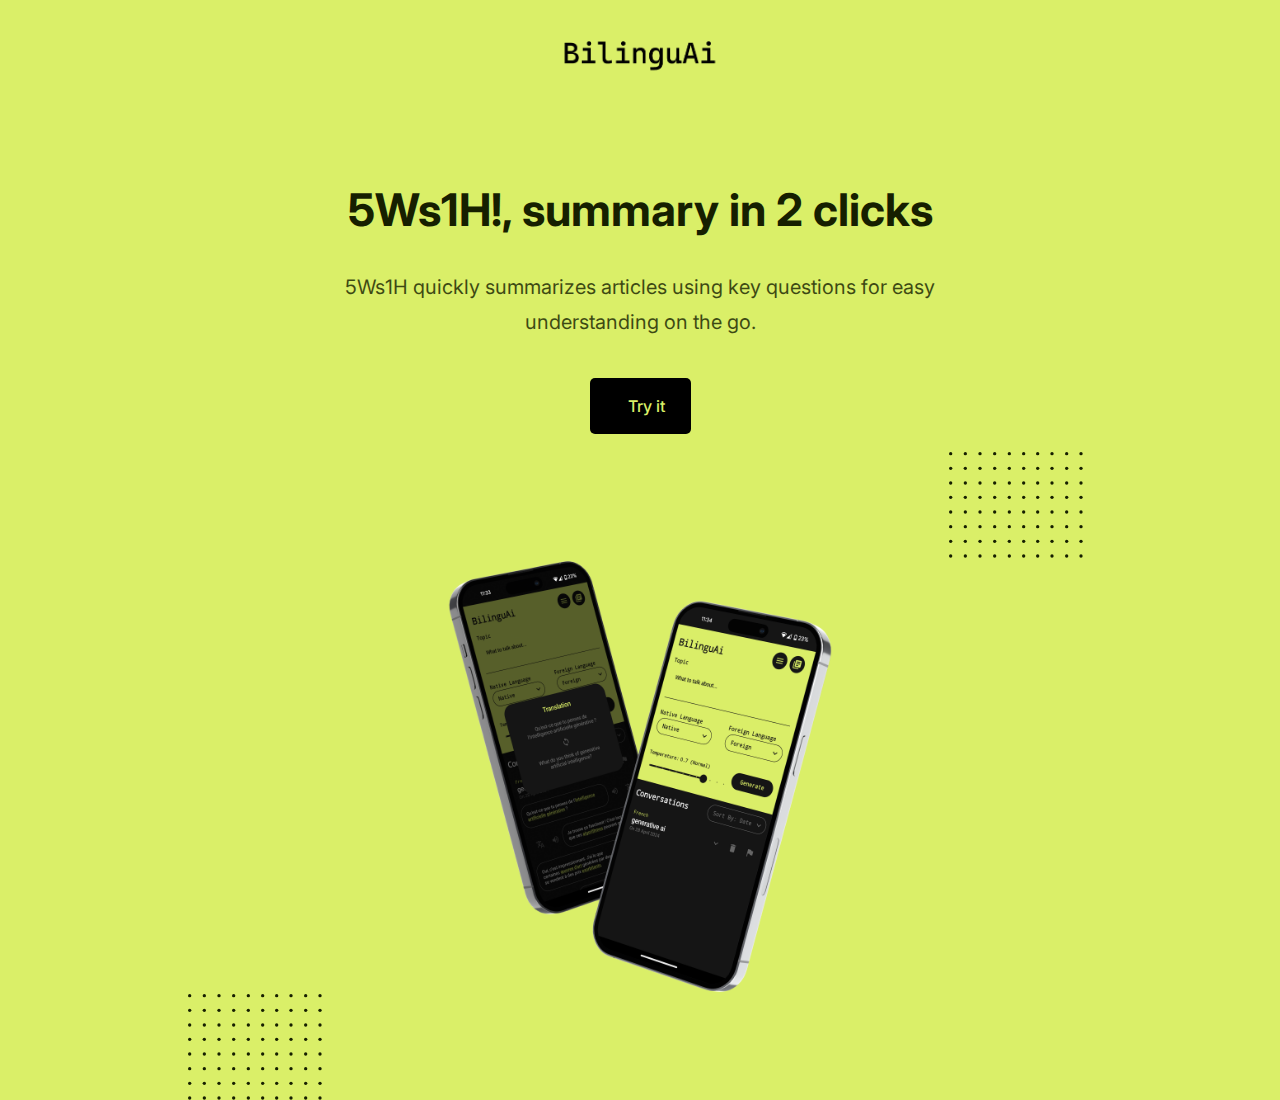
==== index.html @ 6e600acc "first commit" ====
<!DOCTYPE html>
<html lang="en">
  <head>
    <meta charset="UTF-8" />
    <meta http-equiv="X-UA-Compatible" content="IE=edge" />
    <meta name="viewport" content="width=device-width, initial-scale=1.0" />
    <title>5Ws1H | 5Ws1H quickly summarizes articles using key questions for easy understanding on the go.</title>

    <!--====== Favicon Icon ======-->
    <link
      rel="shortcut icon"
      href="assets/images/favicon.ico"
      type="image/ico"
    />

    <!-- ===== All CSS files ===== -->
    <link rel="stylesheet" href="https://use.fontawesome.com/releases/v5.8.1/css/all.css" integrity="sha384-50oBUHEmvpQ+1lW4y57PTFmhCaXp0ML5d60M1M7uH2+nqUivzIebhndOJK28anvf" crossorigin="anonymous">
    <link rel="stylesheet" href="assets/css/bootstrap.min.css" />
    <link rel="stylesheet" href="assets/css/animate.css" />
    <link rel="stylesheet" href="assets/css/lineicons.css" />
    <link rel="stylesheet" href="assets/css/ud-styles.css" />
  </head>
  <body>
    <!-- ====== Header Start ====== -->
    <header class="ud-header">
      <div class="container">
        <div class="row">
          <div class="col-lg-12">
            <nav class="navbar navbar-expand-lg">
              <a class="navbar-brand" href="index.html">
                <img src="assets/images/logo/logo.png" alt="Logo" />
              </a>
            </nav>
          </div>
        </div>
      </div>
    </header>
    <!-- ====== Header End ====== -->

    <!-- ====== Hero Start ====== -->
    <section class="ud-hero" id="home">
      <div class="container">
        <div class="row">
          <div class="col-lg-12">
            <div class="ud-hero-content wow fadeInUp" data-wow-delay=".2s">
              <h1 class="ud-hero-title">
               5Ws1H!, summary in 2 clicks
              </h1>
              <p class="ud-hero-desc">
                5Ws1H quickly summarizes articles using key questions for easy understanding on the go.
              </p>
              <div class="ud-hero-buttons">
                
                <a href="https://play.google.com/store/apps/details?id=com.samadtch.wsh" rel="nofollow noopener" target="_blank" class="ud-main-btn ud-white-btn">
                  <i class='fab fa-google-play'></i> &nbsp; Try it
                </a>
              </div>
            </div>
            <div class="ud-hero-image wow fadeInUp" data-wow-delay=".25s">
              <img src="assets/images/hero/hero-image.png" alt="hero-image" />
              <img
                src="assets/images/hero/dotted-shape.svg"
                alt="shape"
                class="shape shape-1"
              />
              <img
                src="assets/images/hero/dotted-shape.svg"
                alt="shape"
                class="shape shape-2"
              />
            </div>
          </div>
        </div>
      </div>
    </section>
    <!-- ====== Hero End ====== -->

    <!-- ====== All Javascript Files ====== -->
    <script src="assets/js/bootstrap.bundle.min.js"></script>
    <script src="assets/js/wow.min.js"></script>
    <script src="assets/js/main.js"></script>
    <script>
      // ==== for menu scroll
      const pageLink = document.querySelectorAll(".ud-menu-scroll");

      pageLink.forEach((elem) => {
        elem.addEventListener("click", (e) => {
          e.preventDefault();
          document.querySelector(elem.getAttribute("href")).scrollIntoView({
            behavior: "smooth",
            offsetTop: 1 - 60,
          });
        });
      });

      // section menu active
      function onScroll(event) {
        const sections = document.querySelectorAll(".ud-menu-scroll");
        const scrollPos =
          window.pageYOffset ||
          document.documentElement.scrollTop ||
          document.body.scrollTop;

        for (let i = 0; i < sections.length; i++) {
          const currLink = sections[i];
          const val = currLink.getAttribute("href");
          const refElement = document.querySelector(val);
          const scrollTopMinus = scrollPos + 73;
          if (
            refElement.offsetTop <= scrollTopMinus &&
            refElement.offsetTop + refElement.offsetHeight > scrollTopMinus
          ) {
            document
              .querySelector(".ud-menu-scroll")
              .classList.remove("active");
            currLink.classList.add("active");
          } else {
            currLink.classList.remove("active");
          }
        }
      }

      window.document.addEventListener("scroll", onScroll);
    </script>
  </body>
</html>
---- assets/css/ud-styles.css ----
/*===========================
  COMMON css 
===========================*/
@import url("https://fonts.googleapis.com/css2?family=Inter:wght@200;300;400;500;600;700;800;900&display=swap");
:root {
  --font: "Inter", sans-serif;
  --body-color: #637381;
  --heading-color: #161F00;
  --primary-color: #DAEF68;
  --white: #FFFFFF;
}

body {
  font-family: var(--font);
  font-weight: normal;
  font-style: normal;
  color: var(--body-color);
  overflow-x: hidden;
}

* {
  margin: 0;
  padding: 0;
  -webkit-box-sizing: border-box;
  box-sizing: border-box;
}

img {
  max-width: 100%;
}

a,
button,
input,
textarea {
  -webkit-transition: all 0.3s ease-out 0s;
  transition: all 0.3s ease-out 0s;
}

a,
a:focus,
input:focus,
textarea:focus,
button:focus,
.navbar-toggler:focus {
  text-decoration: none;
  outline: none;
  -webkit-box-shadow: none;
          box-shadow: none;
}

a:focus,
a:hover {
  text-decoration: none;
}

i,
span,
a {
  display: inline-block;
}

audio,
canvas,
iframe,
img,
svg,
video {
  vertical-align: middle;
}

h1,
h2,
h3,
h4,
h5,
h6 {
  font-weight: 700;
  color: var(--heading-color);
  margin: 0px;
}

h1 {
  font-size: 48px;
}

h2 {
  font-size: 36px;
}

h3 {
  font-size: 28px;
}

h4 {
  font-size: 22px;
}

h5 {
  font-size: 18px;
}

h6 {
  font-size: 16px;
}

ul,
ol {
  margin: 0px;
  padding: 0px;
}

p {
  font-size: 16px;
  font-weight: 400;
  line-height: 26px;
  color: var(--body-color);
  margin: 0px;
}

.bg_cover {
  background-position: center center;
  background-size: cover;
  background-repeat: no-repeat;
  width: 100%;
  height: 100%;
}

/*===== All Button Style =====*/
.ud-main-btn {
  display: inline-block;
  text-align: center;
  white-space: nowrap;
  vertical-align: middle;
  font-weight: 500;
  font-size: 16px;
  border-radius: 5px;
  padding: 15px 25px;
  border: 1px solid transparent;
  color: var(--white);
  cursor: pointer;
  z-index: 5;
  -webkit-transition: all 0.4s ease-out 0s;
  transition: all 0.4s ease-out 0s;
  background: var(--primary-color);
}

.ud-main-btn:hover {
  color: var(--white);
  background: var(--heading-color);
}

@media (max-width: 767px) {
  .container {
    padding-left: 40px;
    padding-right: 40px;
  }
}

@media only screen and (min-width: 576px) and (max-width: 767px) {
  .container {
    padding-left: 20px;
    padding-right: 20px;
  }
}

.back-to-top {
  width: 40px;
  height: 40px;
  line-height: 40px;
  background: var(--primary-color);
  -webkit-box-shadow: 0px 0px 5px rgba(0, 0, 0, 0.2);
          box-shadow: 0px 0px 5px rgba(0, 0, 0, 0.2);
  text-align: center;
  -webkit-box-pack: center;
      -ms-flex-pack: center;
          justify-content: center;
  -webkit-box-align: center;
      -ms-flex-align: center;
          align-items: center;
  border-radius: 5px;
  position: fixed;
  right: 30px;
  bottom: 30px;
  z-index: 99;
  color: var(--white);
}

.back-to-top:hover {
  color: var(--white);
  background: var(--heading-color);
}

/* ===== Header CSS ===== */
.ud-header {
  position: absolute;
  top: 0;
  left: 0;
  width: 100%;
  z-index: 99;
  -webkit-transition: all 0.3s ease-out 0s;
  transition: all 0.3s ease-out 0s;
}

.sticky {
  position: fixed;
  z-index: 99;
  -webkit-backdrop-filter: blur(5px);
          backdrop-filter: blur(5px);
  -webkit-box-shadow: inset 0 -1px 0 0 rgba(0, 0, 0, 0.1);
  box-shadow: inset 0 -1px 0 0 rgba(0, 0, 0, 0.1);
  -webkit-transition: all 0.3s ease-out 0s;
  transition: all 0.3s ease-out 0s;
}

.sticky .navbar {
  padding: 0;
}

.navbar {
  padding: 0px 0;
  border-radius: 5px;
  position: relative;
  -webkit-transition: all 0.3s ease-out 0s;
  transition: all 0.3s ease-out 0s;
}

.navbar-brand {
  margin: 32px auto;
  padding: 0;
}

@media only screen and (min-width: 768px) and (max-width: 991px), (max-width: 767px) {
  .navbar-brand {
    padding: 5px 0px;
  }
}

.navbar-brand img {
  max-width: 160px;
}

.navbar-toggler {
  padding: 0;
}

.navbar-toggler .toggler-icon {
  width: 30px;
  height: 2px;
  background-color: var(--white);
  display: block;
  margin: 5px 0;
  position: relative;
  -webkit-transition: all 0.3s ease-out 0s;
  transition: all 0.3s ease-out 0s;
}

.navbar-toggler.active .toggler-icon:nth-of-type(1) {
  -webkit-transform: rotate(45deg);
  transform: rotate(45deg);
  top: 7px;
}

.navbar-toggler.active .toggler-icon:nth-of-type(2) {
  opacity: 0;
}

.navbar-toggler.active .toggler-icon:nth-of-type(3) {
  -webkit-transform: rotate(135deg);
  transform: rotate(135deg);
  top: -7px;
}

@media only screen and (min-width: 768px) and (max-width: 991px), (max-width: 767px) {
  .navbar-collapse {
    position: absolute;
    top: 100%;
    right: 0;
    max-width: 300px;
    width: 100%;
    background-color: var(--white);
    z-index: 9;
    -webkit-box-shadow: 0px 15px 20px 0px rgba(0, 0, 0, 0.1);
    box-shadow: 0px 15px 20px 0px rgba(0, 0, 0, 0.1);
    padding: 0px;
    display: none;
    border-radius: 5px;
  }
  .navbar-collapse.show {
    display: block;
  }
}

@media only screen and (min-width: 768px) and (max-width: 991px), (max-width: 767px) {
  .navbar-nav {
    padding: 20px 30px;
  }
}

.navbar-nav .nav-item {
  position: relative;
  padding: 0px 20px;
}

@media only screen and (min-width: 992px) and (max-width: 1199px) {
  .navbar-nav .nav-item {
    padding: 0px 12px;
  }
}

@media only screen and (min-width: 768px) and (max-width: 991px), (max-width: 767px) {
  .navbar-nav .nav-item {
    padding: 0px;
  }
}

.navbar-nav .nav-item > a {
  font-size: 16px;
  font-weight: 400;
  color: var(--white);
  -webkit-transition: all 0.3s ease-out 0s;
  transition: all 0.3s ease-out 0s;
  padding: 25px 8px;
  position: relative;
}

@media only screen and (min-width: 768px) and (max-width: 991px), (max-width: 767px) {
  .navbar-nav .nav-item > a {
    display: block;
    padding: 8px 0;
    color: var(--heading-color);
  }
}

.navbar-nav .nav-item > a:hover, .navbar-nav .nav-item > a.active {
  color: var(--white);
  opacity: 0.5;
}

@media only screen and (min-width: 768px) and (max-width: 991px), (max-width: 767px) {
  .navbar-nav .nav-item > a:hover, .navbar-nav .nav-item > a.active {
    color: var(--primary-color);
    opacity: 1;
  }
}

.navbar-nav .nav-item .ud-submenu {
  position: absolute;
  width: 250px;
  background: var(--white);
  top: 110%;
  padding: 20px 30px;
  -webkit-box-shadow: 0 15px 44px rgba(140, 140, 140, 0.18);
          box-shadow: 0 15px 44px rgba(140, 140, 140, 0.18);
  border-radius: 5px;
  opacity: 0;
  visibility: hidden;
  -webkit-transition: all 0.3s ease-out 0s;
  transition: all 0.3s ease-out 0s;
}

@media only screen and (min-width: 768px) and (max-width: 991px), (max-width: 767px) {
  .navbar-nav .nav-item .ud-submenu {
    position: static;
    -webkit-box-shadow: none;
            box-shadow: none;
    width: 100%;
    padding: 0px;
    opacity: 1;
    visibility: visible;
    display: none;
  }
}

.navbar-nav .nav-item .ud-submenu.show {
  display: block;
}

.navbar-nav .nav-item .ud-submenu .ud-submenu-link {
  padding: 7px 0;
  color: var(--heading-color);
  font-size: 14px;
}

.navbar-nav .nav-item .ud-submenu .ud-submenu-link:hover {
  color: var(--primary-color);
}

.navbar-nav .nav-item:hover > a {
  color: var(--white);
  opacity: 0.5;
}

@media only screen and (min-width: 768px) and (max-width: 991px), (max-width: 767px) {
  .navbar-nav .nav-item:hover > a {
    color: var(--primary-color);
    opacity: 1;
  }
}

.navbar-nav .nav-item:hover > .ud-submenu {
  opacity: 1;
  visibility: visible;
  top: 100%;
}

.navbar-nav .nav-item.nav-item-has-children > a {
  position: relative;
}

.navbar-nav .nav-item.nav-item-has-children > a::after {
  content: "";
  -webkit-box-sizing: border-box;
          box-sizing: border-box;
  position: absolute;
  width: 10px;
  height: 10px;
  border-bottom: 2px solid;
  border-right: 2px solid;
  -webkit-transform: rotate(45deg) translateY(-50%);
          transform: rotate(45deg) translateY(-50%);
  right: -15px;
  top: 50%;
  margin-top: -2px;
}

@media only screen and (min-width: 768px) and (max-width: 991px), (max-width: 767px) {
  .navbar-nav .nav-item.nav-item-has-children > a::after {
    right: 5px;
  }
}

@media only screen and (min-width: 768px) and (max-width: 991px), (max-width: 767px) {
  .navbar-btn {
    position: absolute;
    top: 50%;
    right: 50px;
    -webkit-transform: translateY(-50%);
    transform: translateY(-50%);
  }
}

.navbar-btn .ud-main-btn {
  padding: 8px 16px;
  background: transparent;
}

.navbar-btn .ud-login-btn:hover {
  opacity: 0.5;
}

.navbar-btn .ud-white-btn {
  background: rgba(255, 255, 255, 0.2);
}

.navbar-btn .ud-white-btn:hover {
  background: white;
  color: var(--heading-color);
}

.sticky .navbar-toggler .toggler-icon {
  background-color: var(--heading-color);
}

.sticky .navbar-nav .nav-item:hover > a {
  color: var(--primary-color);
  opacity: 1;
}

.sticky .navbar-nav .nav-item a {
  color: var(--heading-color);
}

.sticky .navbar-nav .nav-item a.active, .sticky .navbar-nav .nav-item a:hover {
  color: var(--primary-color);
  opacity: 1;
}

.sticky .navbar-btn .ud-main-btn.ud-login-btn {
  color: var(--heading-color);
}

.sticky .navbar-btn .ud-main-btn.ud-login-btn:hover {
  color: var(--primary-color);
  opacity: 1;
}

.sticky .navbar-btn .ud-white-btn {
  background: var(--primary-color);
  color: var(--white);
}

.sticky .navbar-btn .ud-white-btn:hover {
  background: var(--heading-color);
}

/* ===== Hero CSS ===== */
.ud-hero {
  background: var(--primary-color);
  padding-top: 180px;
}

@media only screen and (min-width: 768px) and (max-width: 991px) {
  .ud-hero {
    padding-top: 160px;
  }
}

@media (max-width: 767px) {
  .ud-hero {
    padding-top: 130px;
  }
}

.ud-hero-content {
  max-width: 780px;
  margin: auto;
  margin-bottom: 30px;
}

.ud-hero-content .ud-hero-title {
  color: var(--heading-color);
  font-weight: 700;
  font-size: 45px;
  line-height: 60px;
  text-align: center;
  margin-bottom: 30px;
}

@media only screen and (min-width: 768px) and (max-width: 991px) {
  .ud-hero-content .ud-hero-title {
    font-size: 38px;
    line-height: 50px;
  }
}

@media (max-width: 767px) {
  .ud-hero-content .ud-hero-title {
    font-size: 26px;
    line-height: 38px;
  }
}

.ud-hero-content .ud-hero-desc {
  font-weight: normal;
  font-size: 20px;
  line-height: 35px;
  text-align: center;
  color: var(--heading-color);
  opacity: 0.8;
  max-width: 600px;
  margin: auto;
  margin-bottom: 30px;
}

@media (max-width: 767px) {
  .ud-hero-content .ud-hero-desc {
    font-size: 16px;
    line-height: 30px;
  }
}

.ud-hero-buttons {
  display: -webkit-box;
  display: -ms-flexbox;
  display: flex;
  -webkit-box-align: center;
      -ms-flex-align: center;
          align-items: center;
  -webkit-box-pack: center;
      -ms-flex-pack: center;
          justify-content: center;
}

.ud-hero-buttons .ud-main-btn {
  margin: 8px;
}

@media (max-width: 767px) {
  .ud-hero-buttons .ud-main-btn {
    margin: 5px;
  }
}

@media (max-width: 767px) {
  .ud-hero-buttons .ud-main-btn {
    padding: 12px 16px;
  }
}

.ud-hero-buttons .ud-white-btn {
  background: #000000;
  color: var(--primary-color);
}

.ud-hero-buttons .ud-white-btn:hover {
  -webkit-box-shadow: 0px 0px 25px rgba(0, 0, 0, 0.2);
          box-shadow: 0px 0px 25px rgba(0, 0, 0, 0.2);
          background: var(--heading-color);
  color: var(--primary-color);
}

.ud-hero-buttons .ud-link-btn:hover {
  color: var(--white);
  background: transparent;
  opacity: 0.5;
}

.ud-hero-image {
  max-width: 845px;
  margin: auto;
  text-align: center;
  position: relative;
  z-index: 1;
}

.ud-hero-image img {
  max-width: 100%;
  text-align: center;
}

.ud-hero-image .shape {
  position: absolute;
  z-index: -1;
}

.ud-hero-image .shape.shape-1 {
  bottom: 0;
  left: -30px;
}

.ud-hero-image .shape.shape-2 {
  top: -20px;
  right: -20px;
}

/* ====== Banner CSS ======= */
.ud-page-banner {
  padding-top: 130px;
  padding-bottom: 80px;
  background: var(--primary-color);
  background-image: url("../images/banner/banner-bg.svg");
  background-position: center;
  background-repeat: no-repeat;
  background-size: cover;
}

.ud-banner-content {
  text-align: center;
  max-width: 600px;
  margin: auto;
}

.ud-banner-content h1 {
  color: var(--white);
  font-size: 38px;
  font-weight: 600;
}

/* ====== Blog Details CSS ====== */
.ud-blog-details {
  padding-top: 120px;
}

@media (max-width: 767px) {
  .ud-blog-details {
    padding-top: 80px;
  }
}

.ud-blog-details-image {
  position: relative;
  border-radius: 5px;
  overflow: hidden;
  height: 500px;
}

@media (max-width: 767px) {
  .ud-blog-details-image {
    height: 300px;
  }
}

.ud-blog-details-image > img {
  position: absolute;
  left: 0;
  top: 0;
  width: 100%;
  height: 100%;
  -o-object-fit: cover;
     object-fit: cover;
  -o-object-position: center center;
     object-position: center center;
}

.ud-blog-overlay {
  position: absolute;
  top: 0;
  left: 0;
  width: 100%;
  height: 100%;
  display: -webkit-box;
  display: -ms-flexbox;
  display: flex;
  -webkit-box-align: end;
      -ms-flex-align: end;
          align-items: flex-end;
  background: -webkit-gradient(linear, left top, left bottom, color-stop(46.88%, rgba(48, 86, 211, 0)), color-stop(93.23%, rgba(13, 21, 49, 0.72)));
  background: linear-gradient(180deg, rgba(48, 86, 211, 0) 46.88%, rgba(13, 21, 49, 0.72) 93.23%);
  border-radius: 5px;
  padding: 30px;
}

.ud-blog-overlay-content {
  display: -webkit-box;
  display: -ms-flexbox;
  display: flex;
  -webkit-box-align: center;
      -ms-flex-align: center;
          align-items: center;
}

@media (max-width: 767px) {
  .ud-blog-overlay-content {
    -webkit-box-orient: vertical;
    -webkit-box-direction: normal;
        -ms-flex-direction: column;
            flex-direction: column;
    -webkit-box-align: start;
        -ms-flex-align: start;
            align-items: flex-start;
  }
}

.ud-blog-overlay-content .ud-blog-author {
  display: -webkit-box;
  display: -ms-flexbox;
  display: flex;
  -webkit-box-align: center;
      -ms-flex-align: center;
          align-items: center;
  margin-right: 40px;
}

@media (max-width: 767px) {
  .ud-blog-overlay-content .ud-blog-author {
    margin-right: 0px;
    margin-bottom: 20px;
  }
}

.ud-blog-overlay-content .ud-blog-author img {
  width: 40px;
  height: 40px;
  border-radius: 50%;
  overflow: hidden;
  margin-right: 15px;
}

.ud-blog-overlay-content .ud-blog-author span {
  font-weight: 500;
  font-size: 14px;
  line-height: 28px;
  color: #ffffff;
}

.ud-blog-overlay-content .ud-blog-author a {
  color: inherit;
}

.ud-blog-overlay-content .ud-blog-author a:hover {
  color: var(--primary-color);
}

.ud-blog-overlay-content .ud-blog-meta {
  display: -webkit-box;
  display: -ms-flexbox;
  display: flex;
  -webkit-box-align: center;
      -ms-flex-align: center;
          align-items: center;
}

.ud-blog-overlay-content .ud-blog-meta p {
  display: -webkit-box;
  display: -ms-flexbox;
  display: flex;
  -webkit-box-align: center;
      -ms-flex-align: center;
          align-items: center;
  font-weight: 500;
  font-size: 14px;
  line-height: 28px;
  color: #ffffff;
  margin-right: 30px;
}

.ud-blog-overlay-content .ud-blog-meta p:last-child {
  margin-right: 0px;
}

.ud-blog-overlay-content .ud-blog-meta p i {
  font-size: 16px;
  margin-right: 10px;
}

.ud-blog-details-content {
  padding-top: 60px;
}

@media only screen and (min-width: 1400px) and (max-width: 1920px), only screen and (min-width: 1200px) and (max-width: 1399px) {
  .ud-blog-details-content {
    padding-right: 50px;
  }
}

.ud-blog-details-title {
  font-weight: 700;
  font-size: 35px;
  line-height: 50px;
  margin-bottom: 35px;
}

@media (max-width: 767px) {
  .ud-blog-details-title {
    font-size: 26px;
    line-height: 35px;
  }
}

@media only screen and (min-width: 576px) and (max-width: 767px) {
  .ud-blog-details-title {
    font-size: 30px;
    line-height: 40px;
  }
}

.ud-blog-details-para {
  font-size: 16px;
  line-height: 28px;
  margin-bottom: 30px;
}

.ud-blog-details-subtitle {
  font-weight: 700;
  font-size: 26px;
  margin-bottom: 30px;
}

@media (max-width: 767px) {
  .ud-blog-details-subtitle {
    font-size: 22px;
    margin-bottom: 25px;
  }
}

.ud-blog-quote {
  background-image: url("../images/blog/quote-bg.svg");
  background-repeat: no-repeat;
  background-size: cover;
  padding: 40px;
  text-align: center;
  margin-bottom: 40px;
}

@media (max-width: 767px) {
  .ud-blog-quote {
    padding: 30px;
  }
}

.ud-blog-quote i {
  font-size: 40px;
  font-weight: 700;
  color: var(--primary-color);
  line-height: 1;
  margin-bottom: 20px;
}

@media (max-width: 767px) {
  .ud-blog-quote i {
    margin-bottom: 15px;
  }
}

.ud-blog-quote p {
  font-style: italic;
  font-weight: 600;
  font-size: 16px;
  line-height: 27px;
  text-align: center;
  color: var(--heading-color);
  margin-bottom: 15px;
}

@media (max-width: 767px) {
  .ud-blog-quote p {
    font-size: 14px;
    line-height: 24px;
  }
}

.ud-blog-quote h6 {
  color: var(--body-color);
  font-style: italic;
  font-weight: 500;
  font-size: 12px;
  line-height: 20px;
  text-align: center;
}

.ud-blog-details-action {
  display: -webkit-box;
  display: -ms-flexbox;
  display: flex;
  -webkit-box-align: center;
      -ms-flex-align: center;
          align-items: center;
  -webkit-box-pack: justify;
      -ms-flex-pack: justify;
          justify-content: space-between;
}

@media (max-width: 767px) {
  .ud-blog-details-action {
    -webkit-box-orient: vertical;
    -webkit-box-direction: normal;
        -ms-flex-direction: column;
            flex-direction: column;
    -webkit-box-align: start;
        -ms-flex-align: start;
            align-items: flex-start;
  }
}

.ud-blog-tags {
  display: -webkit-box;
  display: -ms-flexbox;
  display: flex;
  -webkit-box-align: center;
      -ms-flex-align: center;
          align-items: center;
}

@media (max-width: 767px) {
  .ud-blog-tags {
    margin-bottom: 20px;
  }
}

.ud-blog-tags li {
  margin-right: 14px;
}

.ud-blog-tags li:last-child {
  margin-right: 0px;
}

.ud-blog-tags a {
  padding: 8px 16px;
  font-size: 12px;
  font-weight: 500;
  color: var(--primary-color);
  background: rgba(48, 86, 211, 0.06);
  border-radius: 3px;
}

.ud-blog-tags a:hover {
  background: var(--primary-color);
  color: var(--white);
}

.ud-blog-share {
  display: -webkit-box;
  display: -ms-flexbox;
  display: flex;
  -webkit-box-align: center;
      -ms-flex-align: center;
          align-items: center;
}

.ud-blog-share h6 {
  font-weight: 500;
  font-size: 12px;
  color: var(--body-color);
  margin-right: 20px;
}

.ud-blog-share-links {
  display: -webkit-box;
  display: -ms-flexbox;
  display: flex;
  -webkit-box-align: center;
      -ms-flex-align: center;
          align-items: center;
}

.ud-blog-share-links li {
  margin-right: 14px;
}

.ud-blog-share-links li:last-child {
  margin-right: 0px;
}

.ud-blog-share-links a {
  font-size: 18px;
  width: 35px;
  height: 35px;
  display: -webkit-box;
  display: -ms-flexbox;
  display: flex;
  -webkit-box-align: center;
      -ms-flex-align: center;
          align-items: center;
  -webkit-box-pack: center;
      -ms-flex-pack: center;
          justify-content: center;
  border-radius: 50%;
  color: var(--white);
}

.ud-blog-share-links a.facebook {
  background: #4064ac;
}

.ud-blog-share-links a.facebook:hover {
  background: #315294;
}

.ud-blog-share-links a.twitter {
  background: #1c9cea;
}

.ud-blog-share-links a.twitter:hover {
  background: #0f8bd8;
}

.ud-blog-share-links a.linkedin {
  background: #007ab9;
}

.ud-blog-share-links a.linkedin:hover {
  background: #03689b;
}

.ud-blog-sidebar {
  padding-top: 60px;
}

.ud-newsletter-box {
  background: var(--primary-color);
  padding: 60px 45px;
  position: relative;
  z-index: 1;
  text-align: center;
  border-radius: 5px;
  margin-bottom: 50px;
}

@media only screen and (min-width: 992px) and (max-width: 1199px), (max-width: 767px) {
  .ud-newsletter-box {
    padding: 50px 30px;
  }
}

@media only screen and (min-width: 576px) and (max-width: 767px) {
  .ud-newsletter-box {
    padding: 60px 45px;
  }
}

.ud-newsletter-box .shape {
  position: absolute;
  z-index: -1;
}

.ud-newsletter-box .shape.shape-1 {
  top: 0;
  right: 0;
}

.ud-newsletter-box .shape.shape-2 {
  left: 0;
  bottom: 0;
}

.ud-newsletter-box .ud-newsletter-title {
  font-weight: 600;
  font-size: 25px;
  color: var(--white);
  margin-bottom: 5px;
}

@media only screen and (min-width: 992px) and (max-width: 1199px) {
  .ud-newsletter-box .ud-newsletter-title {
    font-size: 23px;
  }
}

.ud-newsletter-box p {
  font-size: 16px;
  line-height: 24px;
  color: var(--white);
}

.ud-newsletter-box .ud-newsletter-form {
  margin-top: 30px;
}

.ud-newsletter-box .ud-newsletter-form input {
  width: 100%;
  -webkit-box-shadow: 0px 4px 42px rgba(0, 0, 0, 0.01);
          box-shadow: 0px 4px 42px rgba(0, 0, 0, 0.01);
  border-radius: 5px;
  background: rgba(255, 255, 255, 0.2);
  color: var(--white);
  text-align: center;
  margin-bottom: 15px;
  border: 2px solid transparent;
  padding: 12px 20px;
}

.ud-newsletter-box .ud-newsletter-form input::-webkit-input-placeholder {
  color: var(--white);
  opacity: 1;
}

.ud-newsletter-box .ud-newsletter-form input:-ms-input-placeholder {
  color: var(--white);
  opacity: 1;
}

.ud-newsletter-box .ud-newsletter-form input::-ms-input-placeholder {
  color: var(--white);
  opacity: 1;
}

.ud-newsletter-box .ud-newsletter-form input::placeholder {
  color: var(--white);
  opacity: 1;
}

.ud-newsletter-box .ud-newsletter-form input:focus {
  border-color: var(--white);
}

.ud-newsletter-box .ud-newsletter-form .ud-main-btn {
  background: #13c296;
  -webkit-box-shadow: 0px 4px 42px rgba(0, 0, 0, 0.01);
          box-shadow: 0px 4px 42px rgba(0, 0, 0, 0.01);
  border-radius: 5px;
  width: 100%;
  margin-bottom: 24px;
}

.ud-newsletter-box .ud-newsletter-form .ud-main-btn:hover {
  background: var(--heading-color);
}

.ud-newsletter-box .ud-newsletter-form .ud-newsletter-note {
  font-weight: 500;
  font-size: 14px;
  line-height: 22px;
}

.ud-articles-box {
  margin-bottom: 50px;
}

.ud-articles-box .ud-articles-box-title {
  font-weight: 600;
  font-size: 28px;
  padding-bottom: 25px;
  position: relative;
  margin-bottom: 20px;
}

.ud-articles-box .ud-articles-box-title::after {
  content: "";
  position: absolute;
  width: 80px;
  height: 2px;
  background: var(--primary-color);
  left: 0;
  bottom: 0;
}

.ud-articles-box .ud-articles-list li {
  padding: 20px 0;
  border-bottom: 1px solid #f2f3f8;
  display: -webkit-box;
  display: -ms-flexbox;
  display: flex;
  -webkit-box-align: center;
      -ms-flex-align: center;
          align-items: center;
}

.ud-articles-box .ud-articles-list li:last-child {
  padding-bottom: 0px;
  border-bottom: 0px;
}

.ud-articles-box .ud-articles-list .ud-article-image {
  max-width: 80px;
  width: 100%;
  height: 80px;
  border-radius: 50%;
  overflow: hidden;
  margin-right: 20px;
}

@media only screen and (min-width: 992px) and (max-width: 1199px), (max-width: 767px) {
  .ud-articles-box .ud-articles-list .ud-article-image {
    max-width: 65px;
    height: 65px;
  }
}

@media only screen and (min-width: 576px) and (max-width: 767px) {
  .ud-articles-box .ud-articles-list .ud-article-image {
    max-width: 80px;
    height: 80px;
  }
}

.ud-articles-box .ud-articles-list .ud-article-image img {
  width: 100%;
}

.ud-articles-box .ud-articles-list .ud-article-title {
  font-weight: 500;
  font-size: 18px;
  line-height: 22px;
  margin-bottom: 5px;
}

@media only screen and (min-width: 992px) and (max-width: 1199px) {
  .ud-articles-box .ud-articles-list .ud-article-title {
    font-size: 16px;
  }
}

.ud-articles-box .ud-articles-list .ud-article-title a {
  color: inherit;
}

.ud-articles-box .ud-articles-list .ud-article-title a:hover {
  color: var(--primary-color);
}

.ud-articles-box .ud-articles-list .ud-article-author {
  font-size: 14px;
}

.ud-banner-ad {
  border-radius: 5px;
  overflow: hidden;
}

.ud-banner-ad a {
  display: block;
}

.ud-banner-ad img {
  width: 100%;
}
/*# sourceMappingURL=ud-styles.css.map */
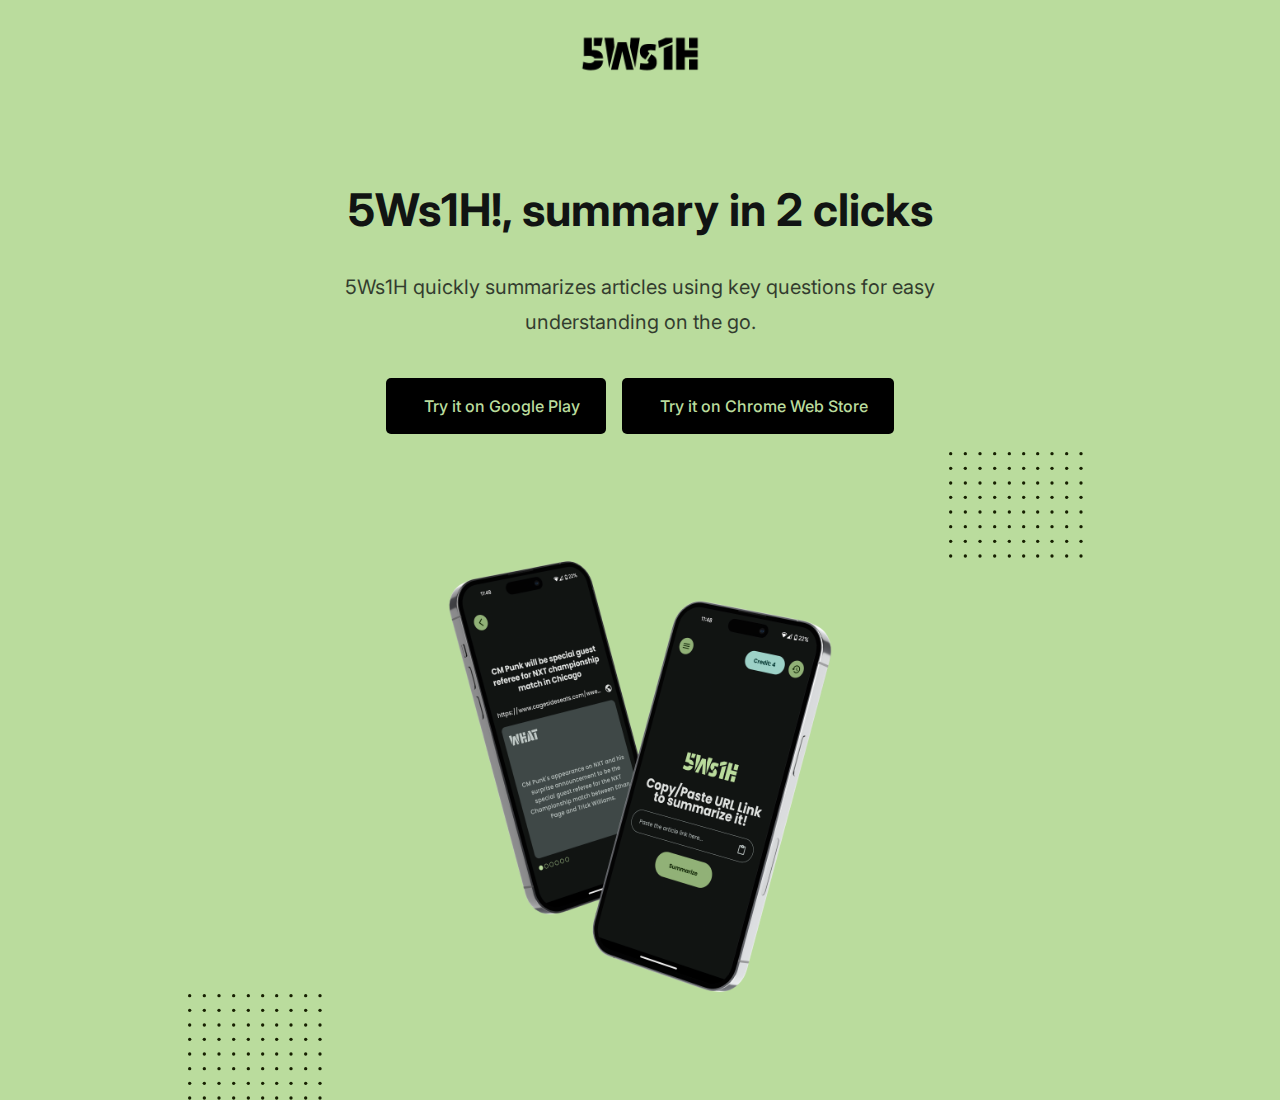
==== commit f434d4f7: "feat: add chrome web store link" ====
--- a/index.html
+++ b/index.html
@@ -50,9 +50,11 @@
                 5Ws1H quickly summarizes articles using key questions for easy understanding on the go.
               </p>
               <div class="ud-hero-buttons">
-                
                 <a href="https://play.google.com/store/apps/details?id=com.samadtch.wsh" rel="nofollow noopener" target="_blank" class="ud-main-btn ud-white-btn">
-                  <i class='fab fa-google-play'></i> &nbsp; Try it
+                  <i class='fab fa-google-play'></i> &nbsp; Try it on Google Play
+                </a>
+                <a href="https://chromewebstore.google.com/detail/5ws1h/jgpgdmdipkpfemmfjicmfmgidnnonhmh" rel="nofollow noopener" target="_blank" class="ud-main-btn ud-white-btn">
+                  <i class='fab fa-chrome'></i> &nbsp; Try it on Chrome Web Store
                 </a>
               </div>
             </div>
--- a/assets/css/ud-styles.css
+++ b/assets/css/ud-styles.css
@@ -5,8 +5,8 @@
 :root {
   --font: "Inter", sans-serif;
   --body-color: #637381;
-  --heading-color: #161F00;
-  --primary-color: #DAEF68;
+  --heading-color: #111413;
+  --primary-color: #BADC9D;
   --white: #FFFFFF;
 }
 
